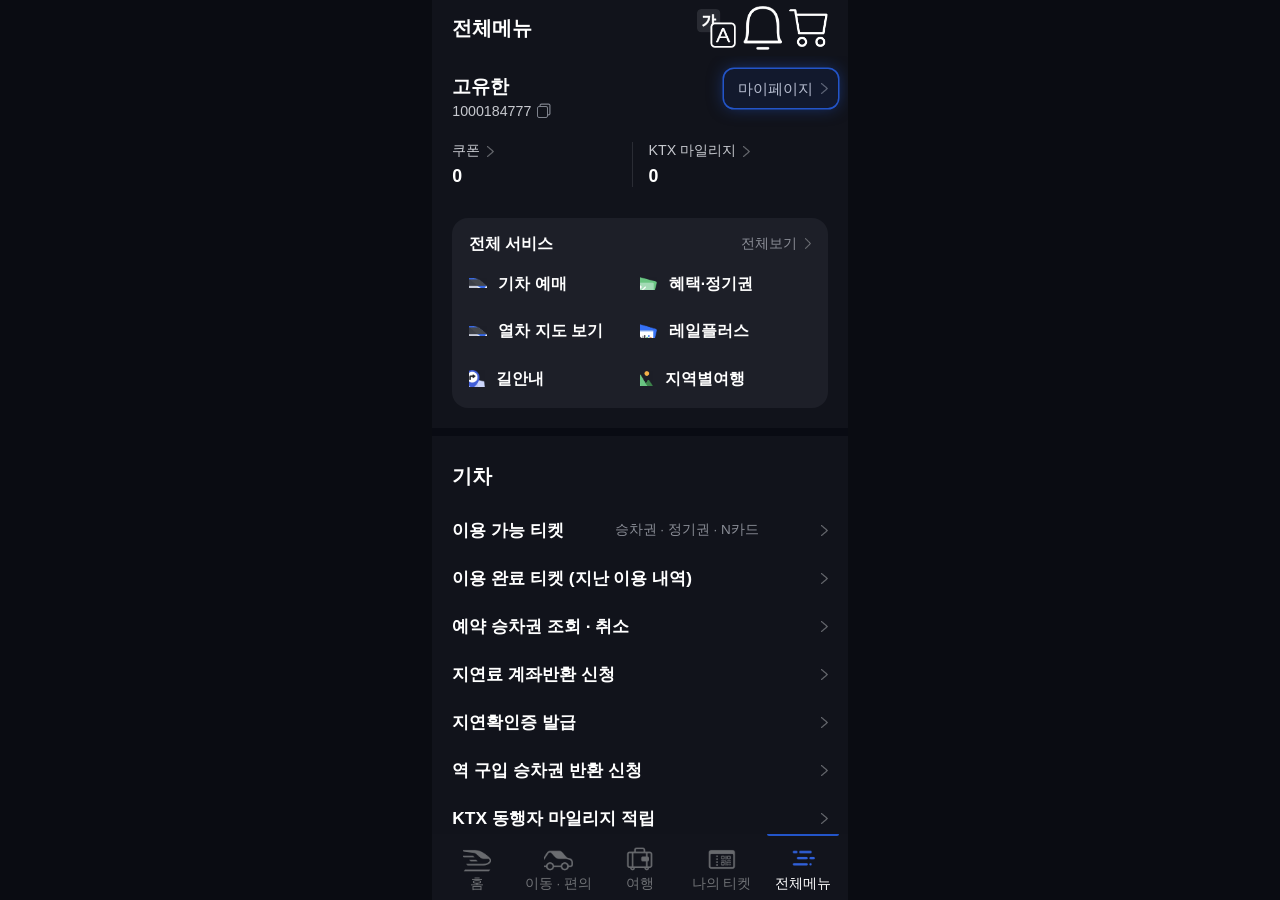
==== allmenu.html @ 2a04feed "260908 1617" ====
<!DOCTYPE html>
<html lang="ko">
<head>
<meta charset="utf-8">
<meta name="viewport" content="width=device-width,initial-scale=1,viewport-fit=cover">
<title>코레일플러스 — 전체메뉴</title>
<link rel="stylesheet" href="app.css">
</head>
<body data-demo="on">
<div class="app menu">

  <header class="appbar am">
    <h1>전체메뉴</h1>
    <div class="spacer"></div>
    <img class="hic" src="img/am_lang.png" alt="언어">
    <img class="hic" src="img/am_bell.png" alt="알림">
    <img class="hic" src="img/am_cart.png" alt="장바구니">
  </header>

  <main class="scroll am-scroll">

    <!-- 프로필 -->
    <div class="profile">
      <div class="pl">
        <div class="pname">고유한</div>
        <div class="pid">1000184777 <span class="copy"></span></div>
      </div>
      <a class="pmy cue-row" href="mypage.html">마이페이지 <img src="img/chevron.png" alt=""></a>
    </div>

    <!-- 쿠폰 / 마일리지 -->
    <div class="stat">
      <a class="s"><span class="k">쿠폰 <img src="img/chevron.png" alt=""></span><span class="v">0</span></a>
      <a class="s"><span class="k">KTX 마일리지 <img src="img/chevron.png" alt=""></span><span class="v">0</span></a>
    </div>

    <!-- 전체 서비스 -->
    <section class="card svc">
      <div class="svchead"><span>전체 서비스</span><a class="more">전체보기 <img src="img/chevron.png" alt=""></a></div>
      <div class="svcgrid">
        <a class="si"><img src="img/sv_ticket.png"   style="width:18.49px"><span>기차 예매</span></a>
        <a class="si"><img src="img/sv_pass.png"     style="width:17.42px"><span>혜택∙정기권</span></a>
        <a class="si"><img src="img/sv_map.png"      style="width:18.49px"><span>열차 지도 보기</span></a>
        <a class="si"><img src="img/sv_railplus.png" style="width:17.42px"><span>레일플러스</span></a>
        <a class="si"><img src="img/sv_nav.png"      style="width:16.00px"><span>길안내</span></a>
        <a class="si"><img src="img/sv_region.png"   style="width:13.16px"><span>지역별여행</span></a>
      </div>
    </section>

    <div class="band"></div>

    <!-- 기차 -->
    <h2 class="grp">기차</h2>
    <a class="row">이용 가능 티켓<span class="sub">승차권 ∙ 정기권 ∙ N카드</span><img src="img/chevron.png" alt=""></a>
    <a class="row">이용 완료 티켓 (지난 이용 내역)<img src="img/chevron.png" alt=""></a>
    <a class="row">예약 승차권 조회 ∙ 취소<img src="img/chevron.png" alt=""></a>
    <a class="row">지연료 계좌반환 신청<img src="img/chevron.png" alt=""></a>
    <a class="row">지연확인증 발급<img src="img/chevron.png" alt=""></a>
    <a class="row">역 구입 승차권 반환 신청<img src="img/chevron.png" alt=""></a>
    <a class="row">KTX 동행자 마일리지 적립<img src="img/chevron.png" alt=""></a>
    <a class="row">열차 출발안내<img src="img/chevron.png" alt=""></a>
    <a class="row">기업 전용 서비스<img class="ext" src="img/ic_ext.png" alt=""></a>

    <div class="band"></div>

    <!-- 이동 · 편의 & 여행 -->
    <h2 class="grp">이동 · 편의 &amp; 여행</h2>
    <a class="row">이용 가능 티켓<span class="sub">이용권 ∙ 패스</span><img src="img/chevron.png" alt=""></a>
    <a class="row">이용 완료 티켓 (지난 이용 내역)<img src="img/chevron.png" alt=""></a>
    <a class="row">예약 여행 상품 조회 ∙ 취소<img src="img/chevron.png" alt=""></a>
    <a class="row">여행상품 QR코드 인증하기<img src="img/chevron.png" alt=""></a>

    <div class="band"></div>

    <!-- 고객 지원 -->
    <h2 class="grp">고객 지원</h2>
    <div class="duo2">
      <a class="cs"><img src="img/ic_phone.png" style="width:12.8px">전화상담 연결</a>
      <a class="cs"><img src="img/ic_chat.png" style="width:14.93px">채팅상담 연결</a>
    </div>
    <a class="row">공지사항<img src="img/chevron.png" alt=""></a>
    <a class="row">자주하는 질문<img src="img/chevron.png" alt=""></a>
    <a class="row">유실물 신고<img src="img/chevron.png" alt=""></a>
    <a class="row">철도 범죄 신고<img src="img/chevron.png" alt=""></a>
    <a class="row">암표 제보<img src="img/chevron.png" alt=""></a>

    <div class="band"></div>

    <!-- 서비스 관리 -->
    <h2 class="grp">서비스 관리</h2>
    <a class="row">알림 설정<img src="img/chevron.png" alt=""></a>
    <a class="row">화면 모드 설정<span class="sub">어두운 모드</span><img src="img/chevron.png" alt=""></a>
    <div class="row">승차권 자동 갱신 (30초)<span class="sw on"></span></div>
    <a class="row">약관 및 정책<img src="img/chevron.png" alt=""></a>
    <a class="row">사업자 정보<img src="img/chevron.png" alt=""></a>
    <div class="row">버전 정보<span class="sub ver">7.0.5</span></div>

    <div class="tail"></div>
  </main>

  <nav class="tabbar">
    <a class="tab" href="index.html"><img class="on-i" src="img/tab_home_on.png"><img class="off-i" src="img/tab_home_off.png"><span>홈</span></a>
    <a class="tab"><img class="on-i" src="img/tab_move_off.png"><img class="off-i" src="img/tab_move_off.png"><span>이동 · 편의</span></a>
    <a class="tab"><img class="on-i" src="img/tab_travel_off.png"><img class="off-i" src="img/tab_travel_off.png"><span>여행</span></a>
    <a class="tab"><img class="on-i" src="img/tab_ticket_off.png"><img class="off-i" src="img/tab_ticket_off.png"><span>나의 티켓</span></a>
    <a class="tab on" href="allmenu.html"><img class="on-i" src="img/tab_menu_on.png"><img class="off-i" src="img/tab_menu_off.png"><span>전체메뉴</span></a>
  </nav>

</div>
</body>
</html>
---- app.css ----
/* ================================================================
   코레일플러스 재현 — 공통 스타일 (반응형)
   기준 측정: 1080x2340 / density 450 / 배율 2.8125 / 논리 384dp
   고정값(여백·높이·글꼴)은 dp 그대로, 가변값(카드폭·그리드칸)은 비율
   ================================================================ */
@font-face{font-family:'PGov';src:url('fonts/pretendard_gov_regular.ttf')format('truetype');font-weight:400;font-display:swap;}
@font-face{font-family:'PGov';src:url('fonts/pretendard_gov_medium.ttf')format('truetype');font-weight:500;font-display:swap;}
@font-face{font-family:'PGov';src:url('fonts/pretendard_gov_semi_bold.ttf')format('truetype');font-weight:600;font-display:swap;}
@font-face{font-family:'PGov';src:url('fonts/pretendard_gov_bold.ttf')format('truetype');font-weight:700;font-display:swap;}

:root{
  /* 고정 — 화면 크기와 무관 */
  --gutter:19.91px;   --tap:48px;
  --appbar-h:56.18px; --tabbar-h:66.13px;
  --r-card:16px;      --r-field:12px;

  /* 색상 */
  --bg:#11131B; --card:#1D1F28; --card-alt:#212634; --field:#292E3B;
  --tabbar:#12141C; --divider:#262830; --primary:#2355C9;
  --txt:#FFF; --dim:#919399; --dim2:#8A8D96; --tabdim:#707276;

  /* 타이포 */
  --fs-sm:13.51px; --lh-sm:16.36px;
  --fs-md:13.87px;
  --fs-lg:15.64px; --lh-lg:19.20px;
  --fs-xl:16px;
  --fs-2xl:17.78px; --lh-2xl:21.33px;
  --fs-3xl:19.91px;
  --fs-4xl:23.47px; --lh-4xl:32px;
}

*{margin:0;padding:0;box-sizing:border-box;-webkit-tap-highlight-color:transparent;}
html,body{height:100%;}
body{background:#0A0C12;color:var(--txt);font-family:'PGov',sans-serif;
     -webkit-font-smoothing:antialiased;word-break:keep-all;}
img{display:block;}
a{text-decoration:none;color:inherit;}

/* ── 앱 프레임: 폭에 따라 늘어나되 데스크톱에선 폰 크기 유지 ── */
.app{position:relative;width:100%;max-width:520px;margin:0 auto;
     height:100dvh;display:flex;flex-direction:column;overflow:hidden;
     background:var(--bg);}
.app.home{background:var(--bg) url('img/bg_home.png') no-repeat top center;
          background-size:100% auto;}

/* ── 헤더 ── */
.appbar{flex:none;height:var(--appbar-h);display:flex;align-items:center;
        gap:6.75px;padding:0 var(--gutter);z-index:20;
        background:#0E121F;}
.app.menu .appbar{background:var(--bg);}
.appbar .logo{width:102.76px;}
.appbar .spacer{flex:1;}
.appbar .pill{width:61.16px;margin-right:6.7px;}
.appbar .hic{width:39.11px;}

/* ── 스크롤 영역 ── */
.scroll{flex:1;overflow-y:auto;overscroll-behavior:contain;position:relative;
        padding:0 var(--gutter);}
.scroll::-webkit-scrollbar{display:none;}
.tail{height:44px;}

/* ── 제목 ── */
.title{margin-top:8.17px;font-size:var(--fs-4xl);line-height:var(--lh-4xl);font-weight:700;}

/* ── 카드 공통 ── */
.card{background:var(--card);border-radius:var(--r-card);}

/* ── 검색 카드 ── */
.search{margin-top:12.09px;background:var(--card-alt);overflow:hidden;padding-top:28.09px;}
.stations{display:flex;align-items:center;padding:0 16px;}
.st{flex:1;min-width:0;height:var(--tap);display:flex;flex-direction:column;
    align-items:center;justify-content:space-between;}
.st .lb{font-size:var(--fs-md);line-height:var(--lh-sm);font-weight:500;color:var(--dim);}
.st .nm{position:relative;font-size:var(--fs-3xl);line-height:23.82px;font-weight:700;}
.st .arw{position:absolute;right:-13.2px;bottom:5.5px;width:4.98px;}
.swap{width:40.53px;flex:none;margin:0 3.9px;}

.fld{height:var(--tap);background:var(--field);border-radius:var(--r-field);
     display:flex;align-items:center;padding:0 12.09px;}
.fld .lb{flex:none;font-size:var(--fs-md);line-height:var(--lh-sm);font-weight:500;color:var(--dim);}
.fld .vl{flex:1;text-align:center;font-size:var(--fs-lg);line-height:var(--lh-lg);font-weight:700;}
.search > .fld{margin:18.58px 16px 0;}
.fld-row{display:flex;gap:8.18px;margin:4.35px 16px 0;}
.fld-row .fld{flex:1;min-width:0;}

.btns{display:flex;height:var(--tap);background:var(--primary);margin-top:13.78px;}
.btns button{flex:1;background:none;border:0;color:var(--txt);font-family:inherit;
             font-size:var(--fs-xl);line-height:var(--lh-lg);font-weight:700;cursor:pointer;}
.btns button+button{border-left:1px solid rgba(255,255,255,.22);}

/* ── 배너 ── */
.banner{width:100%;border-radius:8px;margin-top:19.91px;}

/* ── 아이콘 셀 (정기권 행 · 서비스 그리드 공용) ── */
.cell{display:flex;flex-direction:column;align-items:center;cursor:pointer;}
.cell .ic{height:26px;display:flex;align-items:flex-end;justify-content:center;}
.cell .lb{margin-top:5.7px;font-size:var(--fs-md);line-height:var(--lh-sm);font-weight:600;
          white-space:nowrap;}

.quick{margin-top:19.92px;padding:16px 8.18px;
       display:grid;grid-template-columns:repeat(3,1fr);}
.quick .cell .lb{font-size:var(--fs-xl);line-height:var(--lh-lg);}

.grid{margin-top:12.09px;padding:18.13px 12.09px 16.4px;
      display:grid;grid-template-columns:repeat(4,1fr);row-gap:32.14px;}

/* ── 하단 2카드 ── */
.duo{display:flex;gap:8.18px;margin-top:19.91px;}
.duo .tile{flex:1;min-width:0;padding:19.55px 16px 20px;display:flex;flex-direction:column;}
.tile .tic{width:48px;height:48px;border-radius:14px;}
.tile .tt{margin-top:22.22px;font-size:var(--fs-2xl);line-height:var(--lh-2xl);font-weight:700;}
.tile .td{margin-top:2px;font-size:var(--fs-sm);line-height:18.3px;font-weight:400;color:var(--dim2);}

/* ── 탭바 ── */
.tabbar{flex:none;height:var(--tabbar-h);background:var(--tabbar);
        display:flex;padding:0 3.91px;z-index:20;}
.tab{flex:1;min-width:0;display:flex;flex-direction:column;align-items:center;
     padding-top:10.31px;color:var(--tabdim);}
.tab img{width:28.44px;}
.tab .on-i{display:none;}
.tab.on .on-i{display:block;}
.tab.on .off-i{display:none;}
.tab.on::before{content:'';position:absolute;top:0;width:72.18px;height:2.5px;
                background:var(--primary);border-radius:0 0 2px 2px;}
.tab{position:relative;}
.tab span{margin-top:3.16px;font-size:var(--fs-sm);line-height:var(--lh-sm);font-weight:500;
          white-space:nowrap;}
.tab.on{color:var(--txt);}

/* ── 시연용 신규 항목 강조 ── */
.cell.new,.carbon{position:relative;}
body[data-demo="on"] .cell.new::before{
  content:'';position:absolute;left:50%;translate:-50% 0;top:-9px;
  width:calc(100% + 16px);height:calc(100% + 18px);border-radius:12px;
  box-shadow:0 0 0 1.5px var(--primary),0 0 18px rgba(35,85,201,.55);
  background:rgba(35,85,201,.10);animation:pulse 1.8s ease-in-out infinite;}
@keyframes pulse{0%,100%{opacity:.5}50%{opacity:1}}

/* ═══ 마이페이지 ═══ */
.appbar-sub{flex:none;height:var(--tap);display:flex;align-items:center;
            padding:0 var(--gutter);gap:12px;background:var(--card);}
.appbar-sub .back{width:24.18px;height:24.18px;display:flex;align-items:center;
                  justify-content:center;font-size:26px;line-height:1;font-weight:400;}
.appbar-sub h1{font-size:var(--fs-2xl);line-height:var(--lh-2xl);font-weight:700;}

.mypage{background:var(--card);background-image:none;}
.app.menu{background:var(--bg);background-image:none;}
.mypage .scroll{padding:0;}
.sec{padding:0 var(--gutter);margin-top:11.38px;
     font-size:var(--fs-xl);line-height:var(--lh-lg);font-weight:600;color:var(--dim2);}
.sec:first-child{margin-top:11.38px;}
.item{display:flex;align-items:center;justify-content:space-between;
      height:44.09px;padding:0 var(--gutter);
      font-size:17.42px;font-weight:600;color:var(--txt);}
.item img{width:6.4px;}
.hr{height:4.26px;background:var(--divider);margin-top:11.38px;}
.hr + .sec{margin-top:20.8px;}

body[data-demo="on"] .carbon::before{
  content:'';position:absolute;left:8px;right:8px;top:-6px;bottom:-6px;
  border-radius:12px;pointer-events:none;
  box-shadow:0 0 0 1.5px #2ECC71,0 0 18px rgba(46,204,113,.45);
  background:rgba(46,204,113,.08);animation:pulse 1.8s ease-in-out infinite;}

/* ════════ 화면 비율 고정 (데스크톱에서 폰 형태 유지) ════════ */
.app{width:min(100%, calc(100dvh * 0.4615));}
@media (max-aspect-ratio: 384/832){ .app{width:100%;} }

/* ════════ 전체메뉴 ════════ */
.appbar.am h1{font-size:19.91px;line-height:24.18px;font-weight:700;}
.am-scroll{padding:0;}

.profile{display:flex;align-items:flex-start;justify-content:space-between;
         padding:20.63px var(--gutter) 0;}
.pname{font-size:18.84px;line-height:20.62px;font-weight:700;}
.pid{margin-top:6px;font-size:14.22px;line-height:17.07px;font-weight:500;color:#C7C9CF;
     display:flex;align-items:center;gap:6px;}
.pid .copy{width:11px;height:12px;border:1.2px solid #7E828C;border-radius:2px;
           box-shadow:2.5px -2.5px 0 -1.2px var(--bg),2.5px -2.5px 0 0 #7E828C;}
.pmy{display:flex;align-items:center;gap:8px;margin-top:2px;
     font-size:15.29px;line-height:19.2px;font-weight:500;color:#C7C9CF;}
.pmy img{width:6.4px;}

.stat{display:flex;margin:22px var(--gutter) 0;}
.stat .s{flex:1;min-width:0;padding-left:0;}
.stat .s+.s{border-left:1px solid #2A2C34;padding-left:16px;}
.stat .k{display:flex;align-items:center;gap:7px;font-size:14.22px;line-height:17.07px;
         font-weight:500;color:#C7C9CF;}
.stat .k img{width:6.4px;}
.stat .v{display:block;margin-top:6px;font-size:17.78px;line-height:21.33px;font-weight:700;}

.svc{margin:30.9px var(--gutter) 0;padding:16.4px 16.36px 20px;}
.svchead{display:flex;align-items:center;justify-content:space-between;}
.svchead > span{font-size:var(--fs-xl);line-height:var(--lh-lg);font-weight:600;}
.svchead .more{display:flex;align-items:center;gap:8px;
               font-size:var(--fs-sm);line-height:var(--lh-sm);font-weight:500;color:var(--dim2);}
.svchead .more img{width:6.4px;}
.svcgrid{margin-top:20.5px;display:grid;grid-template-columns:1fr 1fr;row-gap:28.35px;}
.si{display:flex;align-items:center;gap:11.4px;
    font-size:var(--fs-lg);line-height:var(--lh-lg);font-weight:600;}
.si img{width:auto;flex:none;}

.band{height:8.06px;background:#090B13;margin-top:19.91px;}
.grp{margin:28.3px var(--gutter) 0;font-size:19.91px;line-height:24.18px;font-weight:700;}
.grp + .row{margin-top:17.96px;}

.row{display:flex;align-items:center;height:48px;padding:0 var(--gutter);
     font-size:17.42px;line-height:21.33px;font-weight:600;color:var(--txt);}
.row > img{width:6.4px;margin-left:auto;flex:none;}
.row > img.ext{width:16.71px;}
.row .sub{margin-left:auto;margin-right:12px;font-size:var(--fs-sm);line-height:var(--lh-sm);
          font-weight:500;color:var(--dim2);white-space:nowrap;}
.row .sub.ver{margin-right:0;}
.row .sw{margin-left:auto;width:44px;height:26px;border-radius:13px;background:#3A3D45;
         position:relative;flex:none;}
.row .sw::after{content:'';position:absolute;top:3px;left:3px;width:20px;height:20px;
                border-radius:50%;background:#fff;transition:.2s;}
.row .sw.on{background:var(--primary);}
.row .sw.on::after{left:21px;}

.duo2{display:flex;gap:8.18px;margin:17.96px var(--gutter) 8px;}
.cs{flex:1;min-width:0;height:48px;background:var(--card);border-radius:12px;
    display:flex;align-items:center;justify-content:center;gap:8.5px;
    font-size:var(--fs-md);line-height:var(--lh-sm);font-weight:600;}


/* ── 시연용 클릭 유도 (탭 / 리스트 행) ── */
body[data-demo="on"] .tab.cue::after,
body[data-demo="on"] .cue-row::after{
  content:'';position:absolute;border-radius:10px;pointer-events:none;
  box-shadow:0 0 0 1.5px var(--primary),0 0 16px rgba(35,85,201,.5);
  background:rgba(35,85,201,.10);
  animation:pulse 1.8s ease-in-out infinite;}
body[data-demo="on"] .tab.cue::after{left:2px;right:2px;top:4px;bottom:4px;}
body[data-demo="on"] .cue-row{position:relative;}
body[data-demo="on"] .cue-row::after{left:-14px;right:-10px;top:-10px;bottom:-10px;}
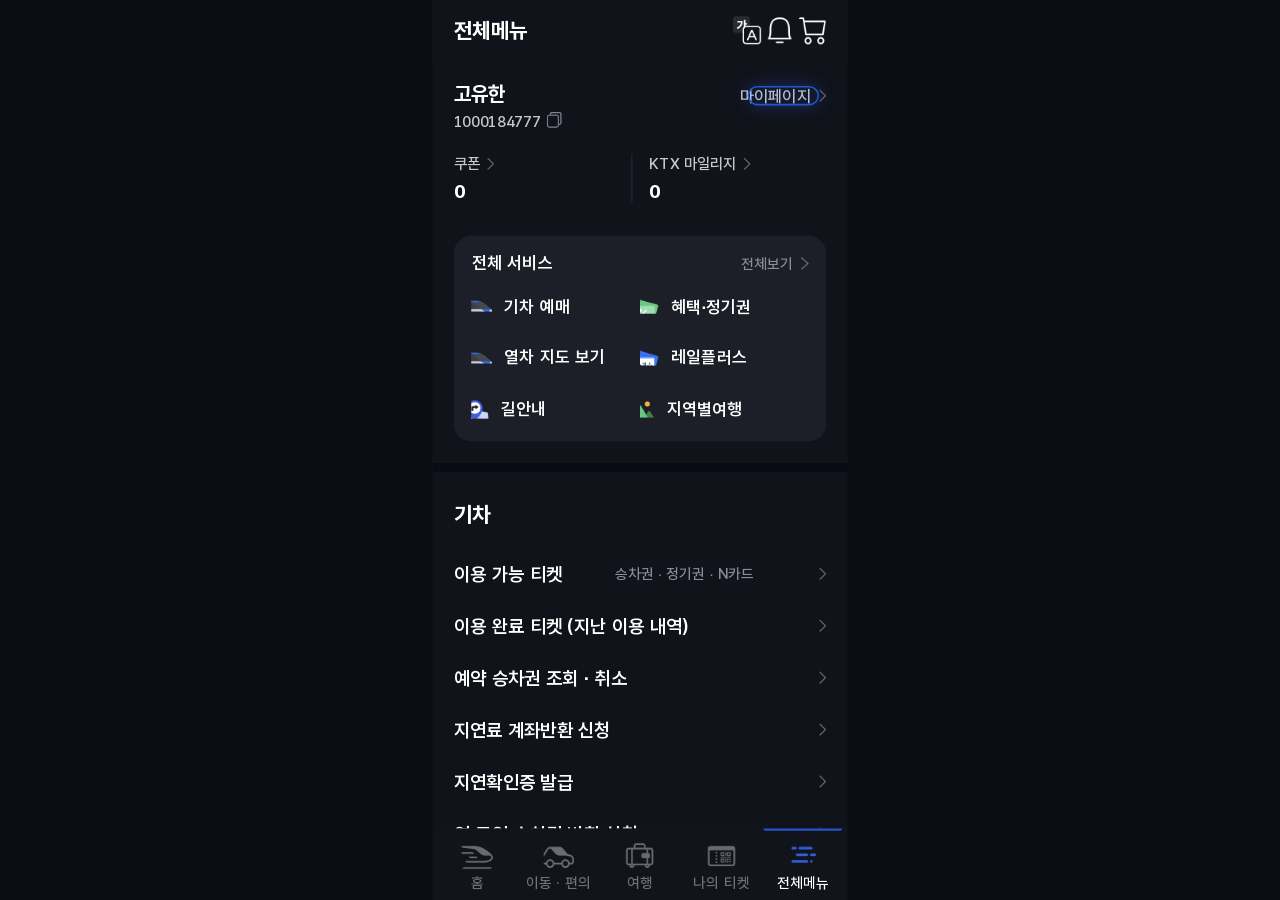
==== commit b8d7c59b: "260908 17:13" ====
--- a/allmenu.html
+++ b/allmenu.html
@@ -5,6 +5,7 @@
 <meta name="viewport" content="width=device-width,initial-scale=1,viewport-fit=cover">
 <title>코레일플러스 — 전체메뉴</title>
 <link rel="stylesheet" href="app.css">
+<script src="fit.js"></script>
 </head>
 <body data-demo="on">
 <div class="app menu">
@@ -12,9 +13,9 @@
   <header class="appbar am">
     <h1>전체메뉴</h1>
     <div class="spacer"></div>
-    <img class="hic" src="img/am_lang.png" alt="언어">
-    <img class="hic" src="img/am_bell.png" alt="알림">
-    <img class="hic" src="img/am_cart.png" alt="장바구니">
+    <img class="hic" src="img/am_lang.png" style="width:25.24px" alt="언어">
+    <img class="hic" src="img/am_bell.png" style="width:21.33px" alt="알림">
+    <img class="hic" src="img/am_cart.png" style="width:25.60px" alt="장바구니">
   </header>
 
   <main class="scroll am-scroll">
--- a/app.css
+++ b/app.css
@@ -3,10 +3,10 @@
    기준 측정: 1080x2340 / density 450 / 배율 2.8125 / 논리 384dp
    고정값(여백·높이·글꼴)은 dp 그대로, 가변값(카드폭·그리드칸)은 비율
    ================================================================ */
-@font-face{font-family:'PGov';src:url('fonts/pretendard_gov_regular.ttf')format('truetype');font-weight:400;font-display:swap;}
-@font-face{font-family:'PGov';src:url('fonts/pretendard_gov_medium.ttf')format('truetype');font-weight:500;font-display:swap;}
-@font-face{font-family:'PGov';src:url('fonts/pretendard_gov_semi_bold.ttf')format('truetype');font-weight:600;font-display:swap;}
-@font-face{font-family:'PGov';src:url('fonts/pretendard_gov_bold.ttf')format('truetype');font-weight:700;font-display:swap;}
+@font-face{font-family:'PGov';src:url('fonts/pgov-regular.woff2')format('woff2');font-weight:400;font-display:swap;}
+@font-face{font-family:'PGov';src:url('fonts/pgov-medium.woff2')format('woff2');font-weight:500;font-display:swap;}
+@font-face{font-family:'PGov';src:url('fonts/pgov-semi_bold.woff2')format('woff2');font-weight:600;font-display:swap;}
+@font-face{font-family:'PGov';src:url('fonts/pgov-bold.woff2')format('woff2');font-weight:700;font-display:swap;}
 
 :root{
   /* 고정 — 화면 크기와 무관 */
@@ -30,15 +30,20 @@
 }
 
 *{margin:0;padding:0;box-sizing:border-box;-webkit-tap-highlight-color:transparent;}
-html,body{height:100%;}
+html,body{height:100%;overflow:hidden;}
+body{position:fixed;inset:0;}
 body{background:#0A0C12;color:var(--txt);font-family:'PGov',sans-serif;
      -webkit-font-smoothing:antialiased;word-break:keep-all;}
 img{display:block;}
 a{text-decoration:none;color:inherit;}
 
 /* ── 앱 프레임: 폭에 따라 늘어나되 데스크톱에선 폰 크기 유지 ── */
-.app{position:relative;width:100%;max-width:520px;margin:0 auto;
-     height:100dvh;display:flex;flex-direction:column;overflow:hidden;
+/* 기준 384dp 레이아웃을 통째로 배율 조정 → 모든 기기에서 동일 비율 */
+.app{position:absolute;left:50%;top:0;
+     width:var(--vw,384px);height:var(--vh,100dvh);
+     transform:translateX(-50%) scale(var(--s,1));
+     transform-origin:top center;
+     display:flex;flex-direction:column;overflow:hidden;
      background:var(--bg);}
 .app.home{background:var(--bg) url('img/bg_home.png') no-repeat top center;
           background-size:100% auto;}
@@ -162,9 +167,6 @@
   box-shadow:0 0 0 1.5px #2ECC71,0 0 18px rgba(46,204,113,.45);
   background:rgba(46,204,113,.08);animation:pulse 1.8s ease-in-out infinite;}
 
-/* ════════ 화면 비율 고정 (데스크톱에서 폰 형태 유지) ════════ */
-.app{width:min(100%, calc(100dvh * 0.4615));}
-@media (max-aspect-ratio: 384/832){ .app{width:100%;} }
 
 /* ════════ 전체메뉴 ════════ */
 .appbar.am h1{font-size:19.91px;line-height:24.18px;font-weight:700;}
@@ -233,4 +235,4 @@
   animation:pulse 1.8s ease-in-out infinite;}
 body[data-demo="on"] .tab.cue::after{left:2px;right:2px;top:4px;bottom:4px;}
 body[data-demo="on"] .cue-row{position:relative;}
-body[data-demo="on"] .cue-row::after{left:-14px;right:-10px;top:-10px;bottom:-10px;}
+body[data-demo="on"] .cue-row::after{left:8px;right:8px;top:2px;bottom:2px;}
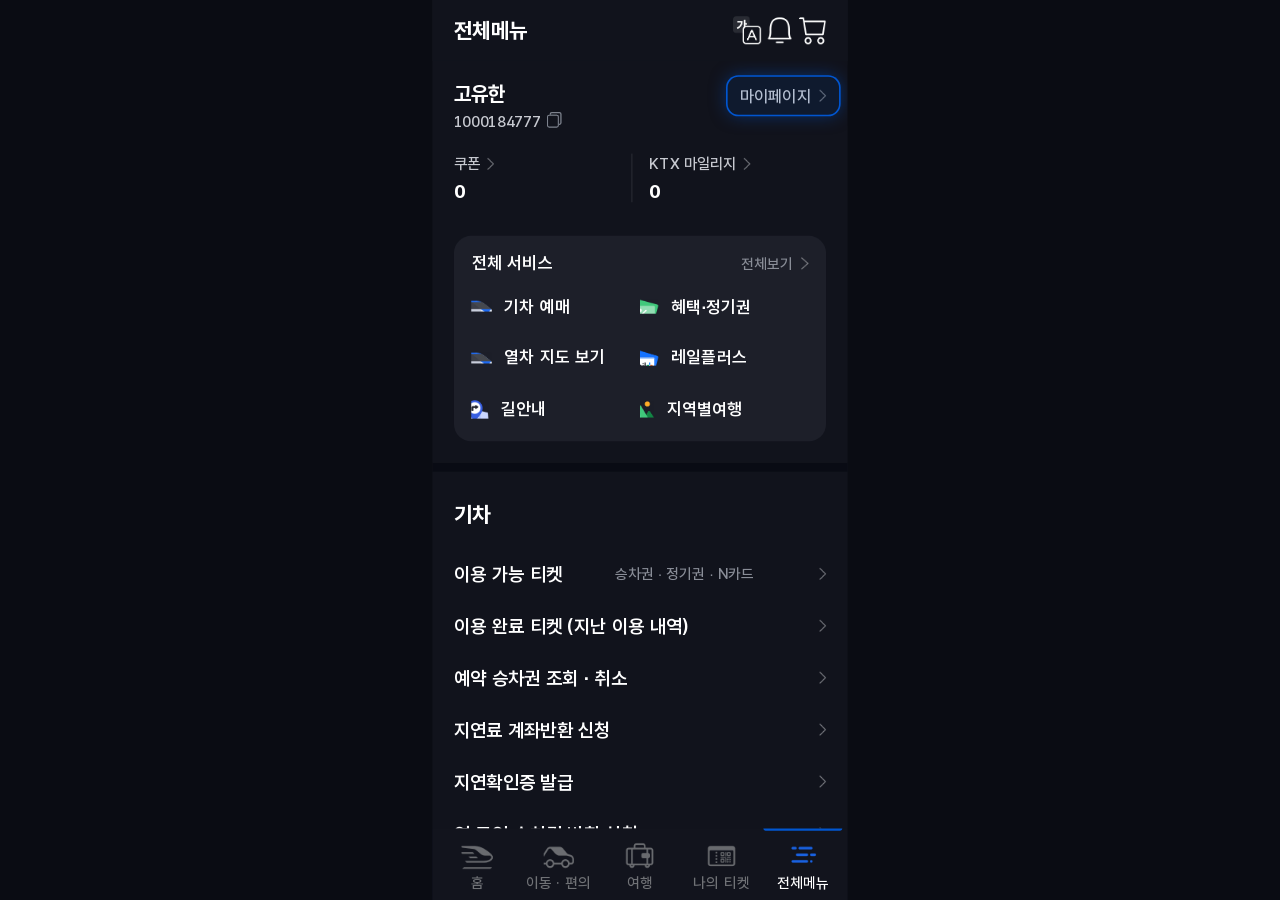
==== commit 0fb09abe: "260917 14:33 레일런 아이콘 변경, 화면전환 페이드인 페이드 아웃 변경" ====
--- a/allmenu.html
+++ b/allmenu.html
@@ -8,6 +8,7 @@
 <script src="fit.js"></script>
 </head>
 <body data-demo="on">
+<script src="transition.js"></script>
 <div class="app menu">
 
   <header class="appbar am">
@@ -26,7 +27,7 @@
         <div class="pname">고유한</div>
         <div class="pid">1000184777 <span class="copy"></span></div>
       </div>
-      <a class="pmy cue-row" href="mypage.html">마이페이지 <img src="img/chevron.png" alt=""></a>
+      <a class="pmy cue-row" href="mypage.html" data-transition="fade">마이페이지 <img src="img/chevron.png" alt=""></a>
     </div>
 
     <!-- 쿠폰 / 마일리지 -->
@@ -100,11 +101,11 @@
   </main>
 
   <nav class="tabbar">
-    <a class="tab" href="index.html"><img class="on-i" src="img/tab_home_on.png"><img class="off-i" src="img/tab_home_off.png"><span>홈</span></a>
-    <a class="tab"><img class="on-i" src="img/tab_move_off.png"><img class="off-i" src="img/tab_move_off.png"><span>이동 · 편의</span></a>
-    <a class="tab"><img class="on-i" src="img/tab_travel_off.png"><img class="off-i" src="img/tab_travel_off.png"><span>여행</span></a>
-    <a class="tab"><img class="on-i" src="img/tab_ticket_off.png"><img class="off-i" src="img/tab_ticket_off.png"><span>나의 티켓</span></a>
-    <a class="tab on" href="allmenu.html"><img class="on-i" src="img/tab_menu_on.png"><img class="off-i" src="img/tab_menu_off.png"><span>전체메뉴</span></a>
+    <a class="tab" href="index.html" data-transition="fade"><img class="on-i" src="img/tab_home_on.png"><img class="off-i" src="img/tab_home_off.png"><span>홈</span></a>
+    <a class="tab" data-transition="fade"><img class="on-i" src="img/tab_move_off.png"><img class="off-i" src="img/tab_move_off.png"><span>이동 · 편의</span></a>
+    <a class="tab" data-transition="fade"><img class="on-i" src="img/tab_travel_off.png"><img class="off-i" src="img/tab_travel_off.png"><span>여행</span></a>
+    <a class="tab" data-transition="fade"><img class="on-i" src="img/tab_ticket_off.png"><img class="off-i" src="img/tab_ticket_off.png"><span>나의 티켓</span></a>
+    <a class="tab on" href="allmenu.html" data-transition="fade"><img class="on-i" src="img/tab_menu_on.png"><img class="off-i" src="img/tab_menu_off.png"><span>전체메뉴</span></a>
   </nav>
 
 </div>
--- a/app.css
+++ b/app.css
@@ -15,9 +15,9 @@
   --r-card:16px;      --r-field:12px;
 
   /* 색상 */
-  --bg:#11131B; --card:#1D1F28; --card-alt:#212634; --field:#292E3B;
-  --tabbar:#12141C; --divider:#262830; --primary:#2355C9;
-  --txt:#FFF; --dim:#919399; --dim2:#8A8D96; --tabdim:#707276;
+  --bg:#11131C; --card:#1D1F29; --card-alt:#202635; --field:#282E3C;
+  --tabbar:#12141D; --divider:#262831; --primary:#0156D0;
+  --txt:#FFF; --dim:#91939A; --dim2:#898D97; --tabdim:#707276;
 
   /* 타이포 */
   --fs-sm:13.51px; --lh-sm:16.36px;
@@ -32,7 +32,7 @@
 *{margin:0;padding:0;box-sizing:border-box;-webkit-tap-highlight-color:transparent;}
 html,body{height:100%;overflow:hidden;}
 body{position:fixed;inset:0;}
-body{background:#0A0C12;color:var(--txt);font-family:'PGov',sans-serif;
+body{background:#0A0C13;color:var(--txt);font-family:'PGov',sans-serif;
      -webkit-font-smoothing:antialiased;word-break:keep-all;}
 img{display:block;}
 a{text-decoration:none;color:inherit;}
@@ -51,7 +51,7 @@
 /* ── 헤더 ── */
 .appbar{flex:none;height:var(--appbar-h);display:flex;align-items:center;
         gap:6.75px;padding:0 var(--gutter);z-index:20;
-        background:#0E121F;}
+        background:#0D1220;}
 .app.menu .appbar{background:var(--bg);}
 .appbar .logo{width:102.76px;}
 .appbar .spacer{flex:1;}
@@ -137,8 +137,8 @@
 body[data-demo="on"] .cell.new::before{
   content:'';position:absolute;left:50%;translate:-50% 0;top:-9px;
   width:calc(100% + 16px);height:calc(100% + 18px);border-radius:12px;
-  box-shadow:0 0 0 1.5px var(--primary),0 0 18px rgba(35,85,201,.55);
-  background:rgba(35,85,201,.10);animation:pulse 1.8s ease-in-out infinite;}
+  box-shadow:0 0 0 1.5px var(--primary),0 0 18px rgba(1,86,208,.55);
+  background:rgba(1,86,208,.10);animation:pulse 1.8s ease-in-out infinite;}
 @keyframes pulse{0%,100%{opacity:.5}50%{opacity:1}}
 
 /* ═══ 마이페이지 ═══ */
@@ -164,8 +164,8 @@
 body[data-demo="on"] .carbon::before{
   content:'';position:absolute;left:8px;right:8px;top:-6px;bottom:-6px;
   border-radius:12px;pointer-events:none;
-  box-shadow:0 0 0 1.5px #2ECC71,0 0 18px rgba(46,204,113,.45);
-  background:rgba(46,204,113,.08);animation:pulse 1.8s ease-in-out infinite;}
+  box-shadow:0 0 0 1.5px #00D066,0 0 18px rgba(0,208,102,.45);
+  background:rgba(0,208,102,.08);animation:pulse 1.8s ease-in-out infinite;}
 
 
 /* ════════ 전체메뉴 ════════ */
@@ -175,19 +175,20 @@
 .profile{display:flex;align-items:flex-start;justify-content:space-between;
          padding:20.63px var(--gutter) 0;}
 .pname{font-size:18.84px;line-height:20.62px;font-weight:700;}
-.pid{margin-top:6px;font-size:14.22px;line-height:17.07px;font-weight:500;color:#C7C9CF;
+.pid{margin-top:6px;font-size:14.22px;line-height:17.07px;font-weight:500;color:#C7C9D0;
      display:flex;align-items:center;gap:6px;}
-.pid .copy{width:11px;height:12px;border:1.2px solid #7E828C;border-radius:2px;
-           box-shadow:2.5px -2.5px 0 -1.2px var(--bg),2.5px -2.5px 0 0 #7E828C;}
-.pmy{display:flex;align-items:center;gap:8px;margin-top:2px;
-     font-size:15.29px;line-height:19.2px;font-weight:500;color:#C7C9CF;}
+.pid .copy{width:11px;height:12px;border:1.2px solid #7D828D;border-radius:2px;
+           box-shadow:2.5px -2.5px 0 -1.2px var(--bg),2.5px -2.5px 0 0 #7D828D;}
+.pmy{display:flex;align-items:center;gap:8px;
+     padding:8px 12px;margin:-6px -12px -8px -12px;
+     font-size:15.29px;line-height:19.2px;font-weight:500;color:#C7C9D0;}
 .pmy img{width:6.4px;}
 
 .stat{display:flex;margin:22px var(--gutter) 0;}
 .stat .s{flex:1;min-width:0;padding-left:0;}
-.stat .s+.s{border-left:1px solid #2A2C34;padding-left:16px;}
+.stat .s+.s{border-left:1px solid #2A2C35;padding-left:16px;}
 .stat .k{display:flex;align-items:center;gap:7px;font-size:14.22px;line-height:17.07px;
-         font-weight:500;color:#C7C9CF;}
+         font-weight:500;color:#C7C9D0;}
 .stat .k img{width:6.4px;}
 .stat .v{display:block;margin-top:6px;font-size:17.78px;line-height:21.33px;font-weight:700;}
 
@@ -202,7 +203,7 @@
     font-size:var(--fs-lg);line-height:var(--lh-lg);font-weight:600;}
 .si img{width:auto;flex:none;}
 
-.band{height:8.06px;background:#090B13;margin-top:19.91px;}
+.band{height:8.06px;background:#090B14;margin-top:19.91px;}
 .grp{margin:28.3px var(--gutter) 0;font-size:19.91px;line-height:24.18px;font-weight:700;}
 .grp + .row{margin-top:17.96px;}
 
@@ -213,7 +214,7 @@
 .row .sub{margin-left:auto;margin-right:12px;font-size:var(--fs-sm);line-height:var(--lh-sm);
           font-weight:500;color:var(--dim2);white-space:nowrap;}
 .row .sub.ver{margin-right:0;}
-.row .sw{margin-left:auto;width:44px;height:26px;border-radius:13px;background:#3A3D45;
+.row .sw{margin-left:auto;width:44px;height:26px;border-radius:13px;background:#393D46;
          position:relative;flex:none;}
 .row .sw::after{content:'';position:absolute;top:3px;left:3px;width:20px;height:20px;
                 border-radius:50%;background:#fff;transition:.2s;}
@@ -226,13 +227,24 @@
     font-size:var(--fs-md);line-height:var(--lh-sm);font-weight:600;}
 
 
+/* ── 페이지 전환 애니메이션 (transition.js 가 body 에 토글) ── */
+.fade-leave { opacity: 0; transition: opacity .15s ease; }
+.fade-enter { opacity: 0; }
+.fade-enter-active { opacity: 1; transition: opacity .15s ease; }
+
+@media (prefers-reduced-motion: reduce) {
+  .fade-leave, .fade-enter, .fade-enter-active {
+    transition: none;
+  }
+}
+
 /* ── 시연용 클릭 유도 (탭 / 리스트 행) ── */
 body[data-demo="on"] .tab.cue::after,
 body[data-demo="on"] .cue-row::after{
   content:'';position:absolute;border-radius:10px;pointer-events:none;
-  box-shadow:0 0 0 1.5px var(--primary),0 0 16px rgba(35,85,201,.5);
-  background:rgba(35,85,201,.10);
+  box-shadow:0 0 0 1.5px var(--primary),0 0 16px rgba(1,86,208,.5);
+  background:rgba(1,86,208,.10);
   animation:pulse 1.8s ease-in-out infinite;}
 body[data-demo="on"] .tab.cue::after{left:2px;right:2px;top:4px;bottom:4px;}
 body[data-demo="on"] .cue-row{position:relative;}
-body[data-demo="on"] .cue-row::after{left:8px;right:8px;top:2px;bottom:2px;}
+body[data-demo="on"] .cue-row::after{left:0;right:0;top:0;bottom:0;}
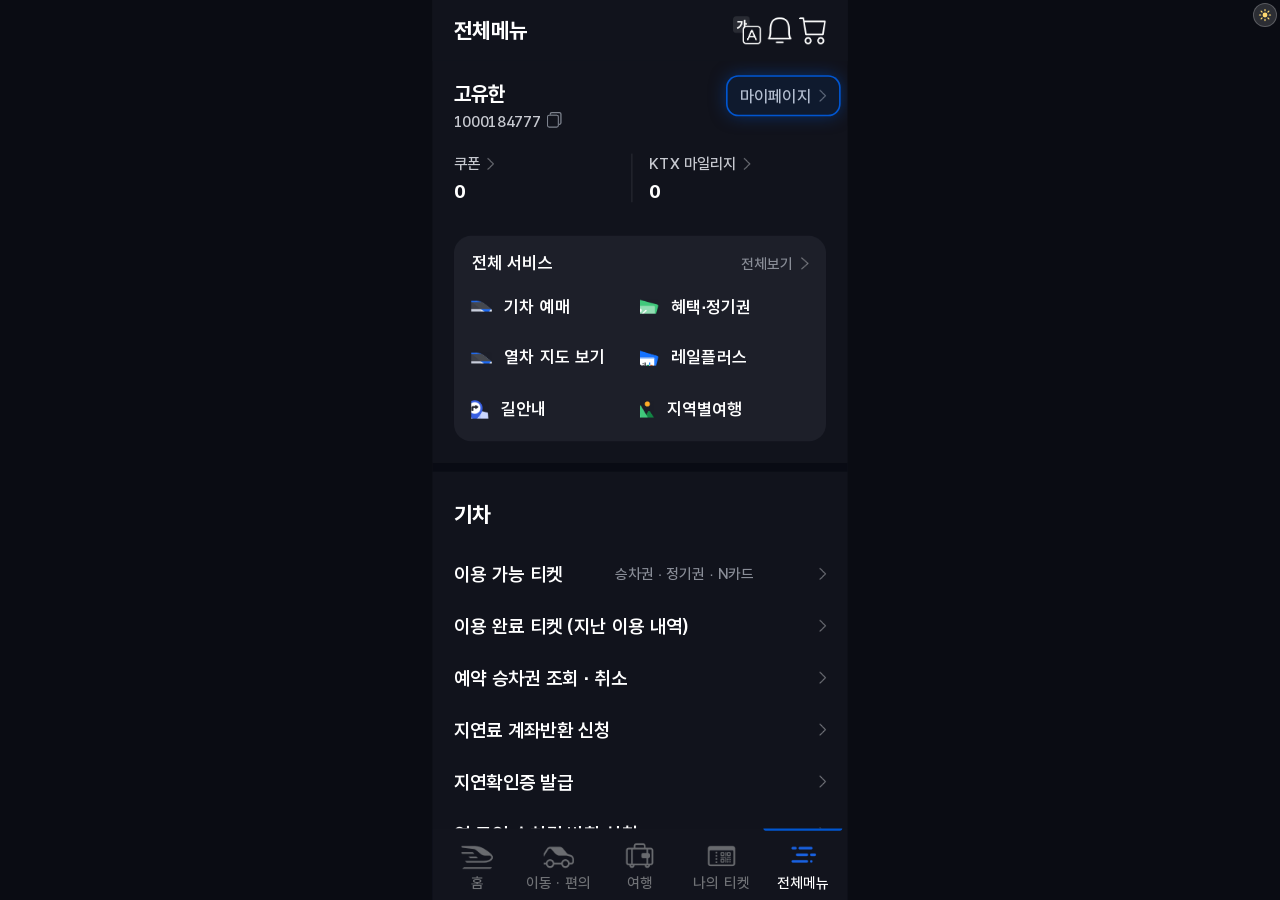
==== commit 9a45677d: "라이트 모드 추가 (홈·전체메뉴·마이페이지·탄소리포트) - theme.js: <html data-theme> 테마 적용·저장, 우측 상단 전환 버튼, 라이트 이미지 교체 - app" ====
--- a/allmenu.html
+++ b/allmenu.html
@@ -6,6 +6,7 @@
 <title>코레일플러스 — 전체메뉴</title>
 <link rel="stylesheet" href="app.css">
 <script src="fit.js"></script>
+<script src="theme.js"></script>
 </head>
 <body data-demo="on">
 <script src="transition.js"></script>
@@ -91,7 +92,7 @@
     <!-- 서비스 관리 -->
     <h2 class="grp">서비스 관리</h2>
     <a class="row">알림 설정<img src="img/chevron.png" alt=""></a>
-    <a class="row">화면 모드 설정<span class="sub">어두운 모드</span><img src="img/chevron.png" alt=""></a>
+    <a class="row">화면 모드 설정<span class="sub" data-light-text="밝은 모드">어두운 모드</span><img src="img/chevron.png" alt=""></a>
     <div class="row">승차권 자동 갱신 (30초)<span class="sw on"></span></div>
     <a class="row">약관 및 정책<img src="img/chevron.png" alt=""></a>
     <a class="row">사업자 정보<img src="img/chevron.png" alt=""></a>
--- a/app.css
+++ b/app.css
@@ -248,3 +248,50 @@
 body[data-demo="on"] .tab.cue::after{left:2px;right:2px;top:4px;bottom:4px;}
 body[data-demo="on"] .cue-row{position:relative;}
 body[data-demo="on"] .cue-row::after{left:0;right:0;top:0;bottom:0;}
+
+
+/* ════════════════════════════════════════════════════════════════
+   라이트 모드 — <html data-theme="light"> (theme.js 가 토글)
+   색·배경만 바꾼다. 여백·크기·글꼴 등 레이아웃 값은 다크와 100% 동일.
+   값은 asset/light_mode/ 실제 앱 스크린샷(1080×2340, JPG) 실측 —
+   배경은 영역 중앙값, 글자는 획 픽셀 중앙값. 상태바·내비게이션바는 제외.
+   테두리는 레이아웃에 영향이 없도록 border 대신 inset box-shadow 로 그린다.
+   ════════════════════════════════════════════════════════════════ */
+[data-theme="light"]{
+  --bg:#FFFFFF;        /* 전체메뉴·마이페이지 바탕 */
+  --card:#FFFFFF;      /* 홈 카드 */
+  --card-alt:#FFFFFF;  /* 검색 카드 (아래 .search 에서 위쪽 옅은 하늘색 그라데이션 추가) */
+  --field:#ECF5FE;     /* 가는날·인원·좌석 칸 */
+  --tabbar:#FDFDFD;
+  --divider:#F6F6F6;   /* 마이페이지 섹션 구분 띠 */
+  --primary:#3567EA;   /* 간편 예매/열차 조회 버튼, 탭 표시줄 */
+  --txt:#101318;
+  --dim:#6A6E75;       /* 출발역·가는날 등 라벨 */
+  --dim2:#707175;      /* 마이페이지 섹션 제목, 홈 타일 설명 */
+  --tabdim:#717075;
+}
+[data-theme="light"] body{background:#EBEFF8;}
+/* 홈: 하늘 그라데이션 배경(라이트 스크린샷에서 내용물을 지워 만든 것) + 헤더 단색 */
+[data-theme="light"] .app.home{background-image:url('img/light/bg_home.png');background-color:#EBEFF8;}
+[data-theme="light"] .appbar{background:#3975EB;}
+[data-theme="light"] .app.menu .appbar{background:var(--bg);}
+[data-theme="light"] .search{background:linear-gradient(180deg,#F3F8FC 0%,#FBFCFE 45%,#FFFFFF 100%);}
+[data-theme="light"] .fld{box-shadow:inset 0 0 0 1px #CCD3D9;}
+/* 전체메뉴 */
+[data-theme="light"] .pid,
+[data-theme="light"] .pmy,
+[data-theme="light"] .stat .k{color:#414246;}
+[data-theme="light"] .pid .copy{border-color:#707176;box-shadow:2.5px -2.5px 0 -1.2px var(--bg),2.5px -2.5px 0 0 #707176;}
+[data-theme="light"] .stat .s+.s{border-left-color:#DBDCDE;}
+[data-theme="light"] .app.menu .svc{background:#F8F7FC;}   /* 홈 카드는 흰색, 전체 서비스 박스만 옅은 회색 */
+[data-theme="light"] .svchead .more{color:#3F4045;}
+[data-theme="light"] .band{background:#F8F7FC;}
+[data-theme="light"] .row .sub{color:#414246;}
+[data-theme="light"] .row .sw{background:#D5D8DE;}
+[data-theme="light"] .row .sw.on{background:var(--primary);}
+[data-theme="light"] .cs{background:#FFFFFF;box-shadow:inset 0 0 0 1px #DBDCDE;}
+/* 시연용 강조 — 라이트 파랑에 맞춤 */
+[data-theme="light"] body[data-demo="on"] .cell.new::before,
+[data-theme="light"] body[data-demo="on"] .tab.cue::after,
+[data-theme="light"] body[data-demo="on"] .cue-row::after{
+  box-shadow:0 0 0 1.5px var(--primary),0 0 16px rgba(53,103,234,.35);background:rgba(53,103,234,.08);}
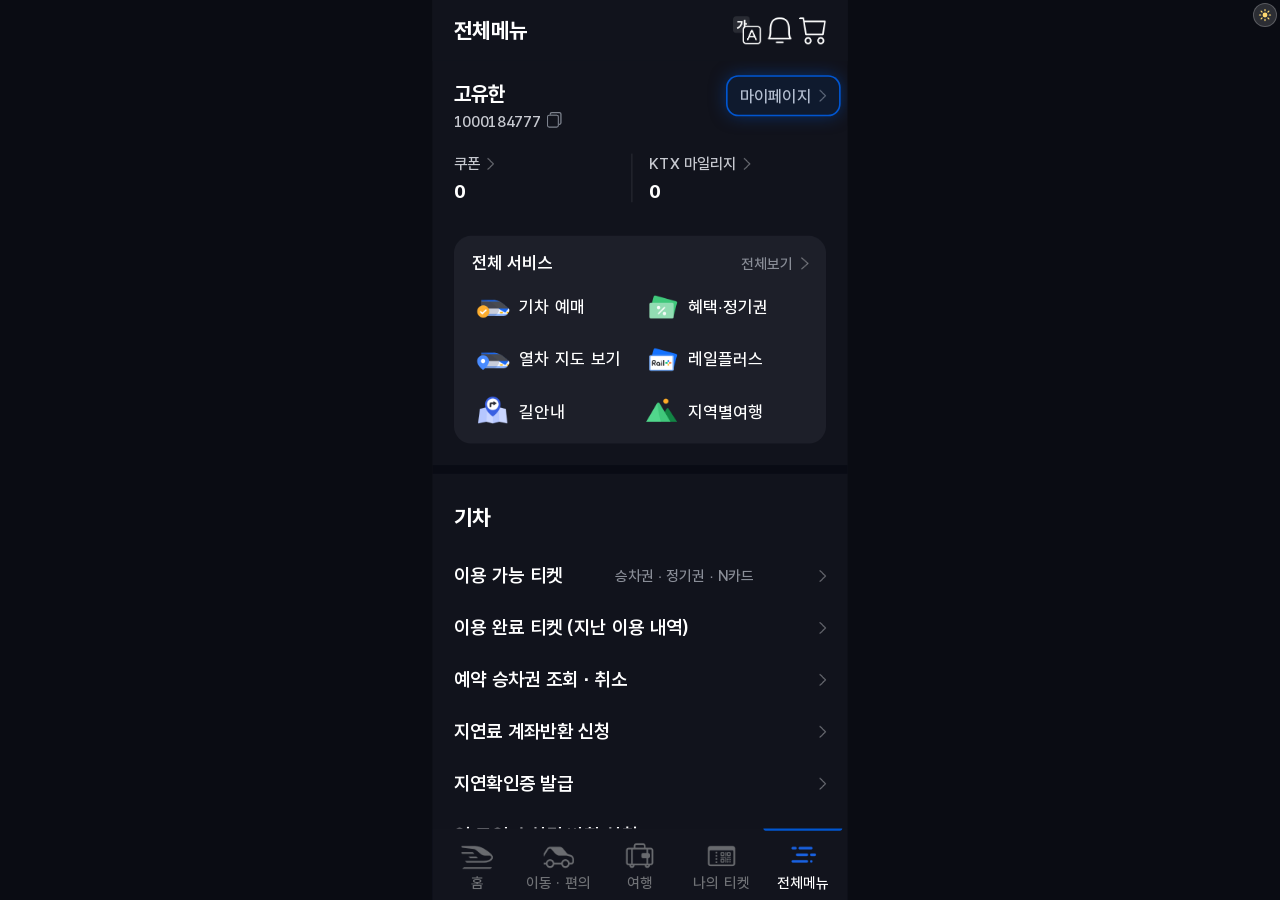
==== commit 2c2340ee: "전체메뉴 서비스 아이콘 재추출·글자 굵기, 라이트 홈 배경 경계 제거 - 전체 서비스 아이콘 6개: 잘린 채 들어가 있던 것을 다크·라이트 원본(sRGB 변환)에서 각각 재추출. " ====
--- a/allmenu.html
+++ b/allmenu.html
@@ -41,12 +41,12 @@
     <section class="card svc">
       <div class="svchead"><span>전체 서비스</span><a class="more">전체보기 <img src="img/chevron.png" alt=""></a></div>
       <div class="svcgrid">
-        <a class="si"><img src="img/sv_ticket.png"   style="width:18.49px"><span>기차 예매</span></a>
-        <a class="si"><img src="img/sv_pass.png"     style="width:17.42px"><span>혜택∙정기권</span></a>
-        <a class="si"><img src="img/sv_map.png"      style="width:18.49px"><span>열차 지도 보기</span></a>
-        <a class="si"><img src="img/sv_railplus.png" style="width:17.42px"><span>레일플러스</span></a>
-        <a class="si"><img src="img/sv_nav.png"      style="width:16.00px"><span>길안내</span></a>
-        <a class="si"><img src="img/sv_region.png"   style="width:13.16px"><span>지역별여행</span></a>
+        <a class="si"><img src="img/sv_ticket.png" alt=""><span>기차 예매</span></a>
+        <a class="si"><img src="img/sv_pass.png" alt=""><span>혜택∙정기권</span></a>
+        <a class="si"><img src="img/sv_map.png" alt=""><span>열차 지도 보기</span></a>
+        <a class="si"><img src="img/sv_railplus.png" alt=""><span>레일플러스</span></a>
+        <a class="si"><img src="img/sv_nav.png" alt=""><span>길안내</span></a>
+        <a class="si"><img src="img/sv_region.png" alt=""><span>지역별여행</span></a>
       </div>
     </section>
 
--- a/app.css
+++ b/app.css
@@ -198,10 +198,13 @@
 .svchead .more{display:flex;align-items:center;gap:8px;
                font-size:var(--fs-sm);line-height:var(--lh-sm);font-weight:500;color:var(--dim2);}
 .svchead .more img{width:6.4px;}
-.svcgrid{margin-top:20.5px;display:grid;grid-template-columns:1fr 1fr;row-gap:28.35px;}
-.si{display:flex;align-items:center;gap:11.4px;
-    font-size:var(--fs-lg);line-height:var(--lh-lg);font-weight:600;}
-.si img{width:auto;flex:none;}
+.svcgrid{margin-top:20.5px;display:grid;grid-template-columns:1fr 1fr;row-gap:29.16px;}   /* 행 간격 실측 136px(dump) = 줄 19.2 + 29.16 */
+.si{display:flex;align-items:center;gap:0;
+    font-size:var(--fs-lg);line-height:var(--lh-lg);font-weight:500;}   /* 잉크량 비교: 500 오차 3~4% / 600 오차 17~19% */
+/* 아이콘 칸 — 실제 앱은 아이콘 자리 폭이 고정(칸 왼쪽 101 → 글자 225, 124px)이라 글자 시작선이 일정하다.
+   이미지는 그 자리 전체(124×108px, 행 중심 기준)를 잘라낸 것이라 아이콘 위치까지 원본 그대로.
+   위아래 음수 여백으로 행 높이는 글자 줄 높이(19.2px)를 유지 → row-gap 실측값 그대로 맞는다. */
+.si img{width:44.09px;height:38.4px;margin:-9.6px 0;flex:none;}
 
 .band{height:8.06px;background:#090B14;margin-top:19.91px;}
 .grp{margin:28.3px var(--gutter) 0;font-size:19.91px;line-height:24.18px;font-weight:700;}
@@ -255,37 +258,47 @@
    색·배경만 바꾼다. 여백·크기·글꼴 등 레이아웃 값은 다크와 100% 동일.
    값은 asset/light_mode/ 실제 앱 스크린샷(1080×2340, JPG) 실측 —
    배경은 영역 중앙값, 글자는 획 픽셀 중앙값. 상태바·내비게이션바는 제외.
+   ⚠️ 스크린샷은 Display P3 색 공간으로 저장돼 있다. 숫자를 그대로 읽으면 채도 높은 색(파랑)이
+      탁하게 나오므로 반드시 sRGB 로 변환한 뒤 잰다(예: 버튼 P3 #3567EA → sRGB #1E68F3).
    테두리는 레이아웃에 영향이 없도록 border 대신 inset box-shadow 로 그린다.
    ════════════════════════════════════════════════════════════════ */
 [data-theme="light"]{
   --bg:#FFFFFF;        /* 전체메뉴·마이페이지 바탕 */
   --card:#FFFFFF;      /* 홈 카드 */
   --card-alt:#FFFFFF;  /* 검색 카드 (아래 .search 에서 위쪽 옅은 하늘색 그라데이션 추가) */
-  --field:#ECF5FE;     /* 가는날·인원·좌석 칸 */
+  --field:#EAF5FF;     /* 가는날·인원·좌석 칸 */
   --tabbar:#FDFDFD;
   --divider:#F6F6F6;   /* 마이페이지 섹션 구분 띠 */
-  --primary:#3567EA;   /* 간편 예매/열차 조회 버튼, 탭 표시줄 */
-  --txt:#101318;
-  --dim:#6A6E75;       /* 출발역·가는날 등 라벨 */
+  --primary:#1E68F3;   /* 간편 예매/열차 조회 버튼, 교환 원, 탭 표시줄 */
+  --txt:#0F131B;
+  --dim:#6A6E76;       /* 출발역·가는날 등 라벨 */
   --dim2:#707175;      /* 마이페이지 섹션 제목, 홈 타일 설명 */
   --tabdim:#717075;
 }
-[data-theme="light"] body{background:#EBEFF8;}
-/* 홈: 하늘 그라데이션 배경(라이트 스크린샷에서 내용물을 지워 만든 것) + 헤더 단색 */
-[data-theme="light"] .app.home{background-image:url('img/light/bg_home.png');background-color:#EBEFF8;}
-[data-theme="light"] .appbar{background:#3975EB;}
+[data-theme="light"] body{background:#EAEFF9;}
+/* 홈: 파란 하늘 위 제목과 버튼 글자는 흰색(실제 앱) — 다크의 --txt(흰색)를 그대로 쓰던 자리 */
+[data-theme="light"] .app.home .title,
+[data-theme="light"] .btns button{color:#FFFFFF;}
+/* 홈: 하늘 그라데이션 배경 — 라이트 스크린샷에서 로고·아이콘·제목·카드를 지우고 상태바(96px)를
+   잘라낸 것. 실제 앱처럼 헤더와 "어디로 떠나볼까요?" 줄이 한 장의 배경으로 이어지도록
+   홈 헤더는 투명하게 둔다(다크는 헤더 단색 유지). */
+[data-theme="light"] .app.home{background-image:url('img/light/bg_home.png');background-color:#EAEFF9;}
+[data-theme="light"] .app.home .appbar{background:transparent;}
 [data-theme="light"] .app.menu .appbar{background:var(--bg);}
-[data-theme="light"] .search{background:linear-gradient(180deg,#F3F8FC 0%,#FBFCFE 45%,#FFFFFF 100%);}
-[data-theme="light"] .fld{box-shadow:inset 0 0 0 1px #CCD3D9;}
+/* 검색 카드 세로 그라데이션 — 실제 카드 좌측 여백 열을 40px 간격으로 잰 값.
+   위치(%)는 버튼까지 포함한 카드 전체 높이 기준(버튼 영역은 버튼 색이 덮는다) */
+[data-theme="light"] .search{background:linear-gradient(180deg,#F2F8FF 0%,#F2F8FF 17%,#F4F8FE 34%,#F5F9FF 40%,#F6FAFF 46%,#F6FBFE 51%,#FAFBFF 57%,#FBFCFE 70%,#FCFDFF 80%);}
+[data-theme="light"] .fld .lb{color:#656E77;}   /* 입력칸 라벨은 출발역 라벨(--dim)보다 살짝 푸른 회색 */
+[data-theme="light"] .fld{box-shadow:inset 0 0 0 1px #CAD3DA;}
 /* 전체메뉴 */
 [data-theme="light"] .pid,
 [data-theme="light"] .pmy,
 [data-theme="light"] .stat .k{color:#414246;}
 [data-theme="light"] .pid .copy{border-color:#707176;box-shadow:2.5px -2.5px 0 -1.2px var(--bg),2.5px -2.5px 0 0 #707176;}
 [data-theme="light"] .stat .s+.s{border-left-color:#DBDCDE;}
-[data-theme="light"] .app.menu .svc{background:#F8F7FC;}   /* 홈 카드는 흰색, 전체 서비스 박스만 옅은 회색 */
+[data-theme="light"] .app.menu .svc{background:#F8F7FD;}   /* 홈 카드는 흰색, 전체 서비스 박스만 옅은 회색 */
 [data-theme="light"] .svchead .more{color:#3F4045;}
-[data-theme="light"] .band{background:#F8F7FC;}
+[data-theme="light"] .band{background:#F8F7FD;}
 [data-theme="light"] .row .sub{color:#414246;}
 [data-theme="light"] .row .sw{background:#D5D8DE;}
 [data-theme="light"] .row .sw.on{background:var(--primary);}
@@ -294,4 +307,4 @@
 [data-theme="light"] body[data-demo="on"] .cell.new::before,
 [data-theme="light"] body[data-demo="on"] .tab.cue::after,
 [data-theme="light"] body[data-demo="on"] .cue-row::after{
-  box-shadow:0 0 0 1.5px var(--primary),0 0 16px rgba(53,103,234,.35);background:rgba(53,103,234,.08);}
+  box-shadow:0 0 0 1.5px var(--primary),0 0 16px rgba(30,104,243,.35);background:rgba(30,104,243,.08);}
